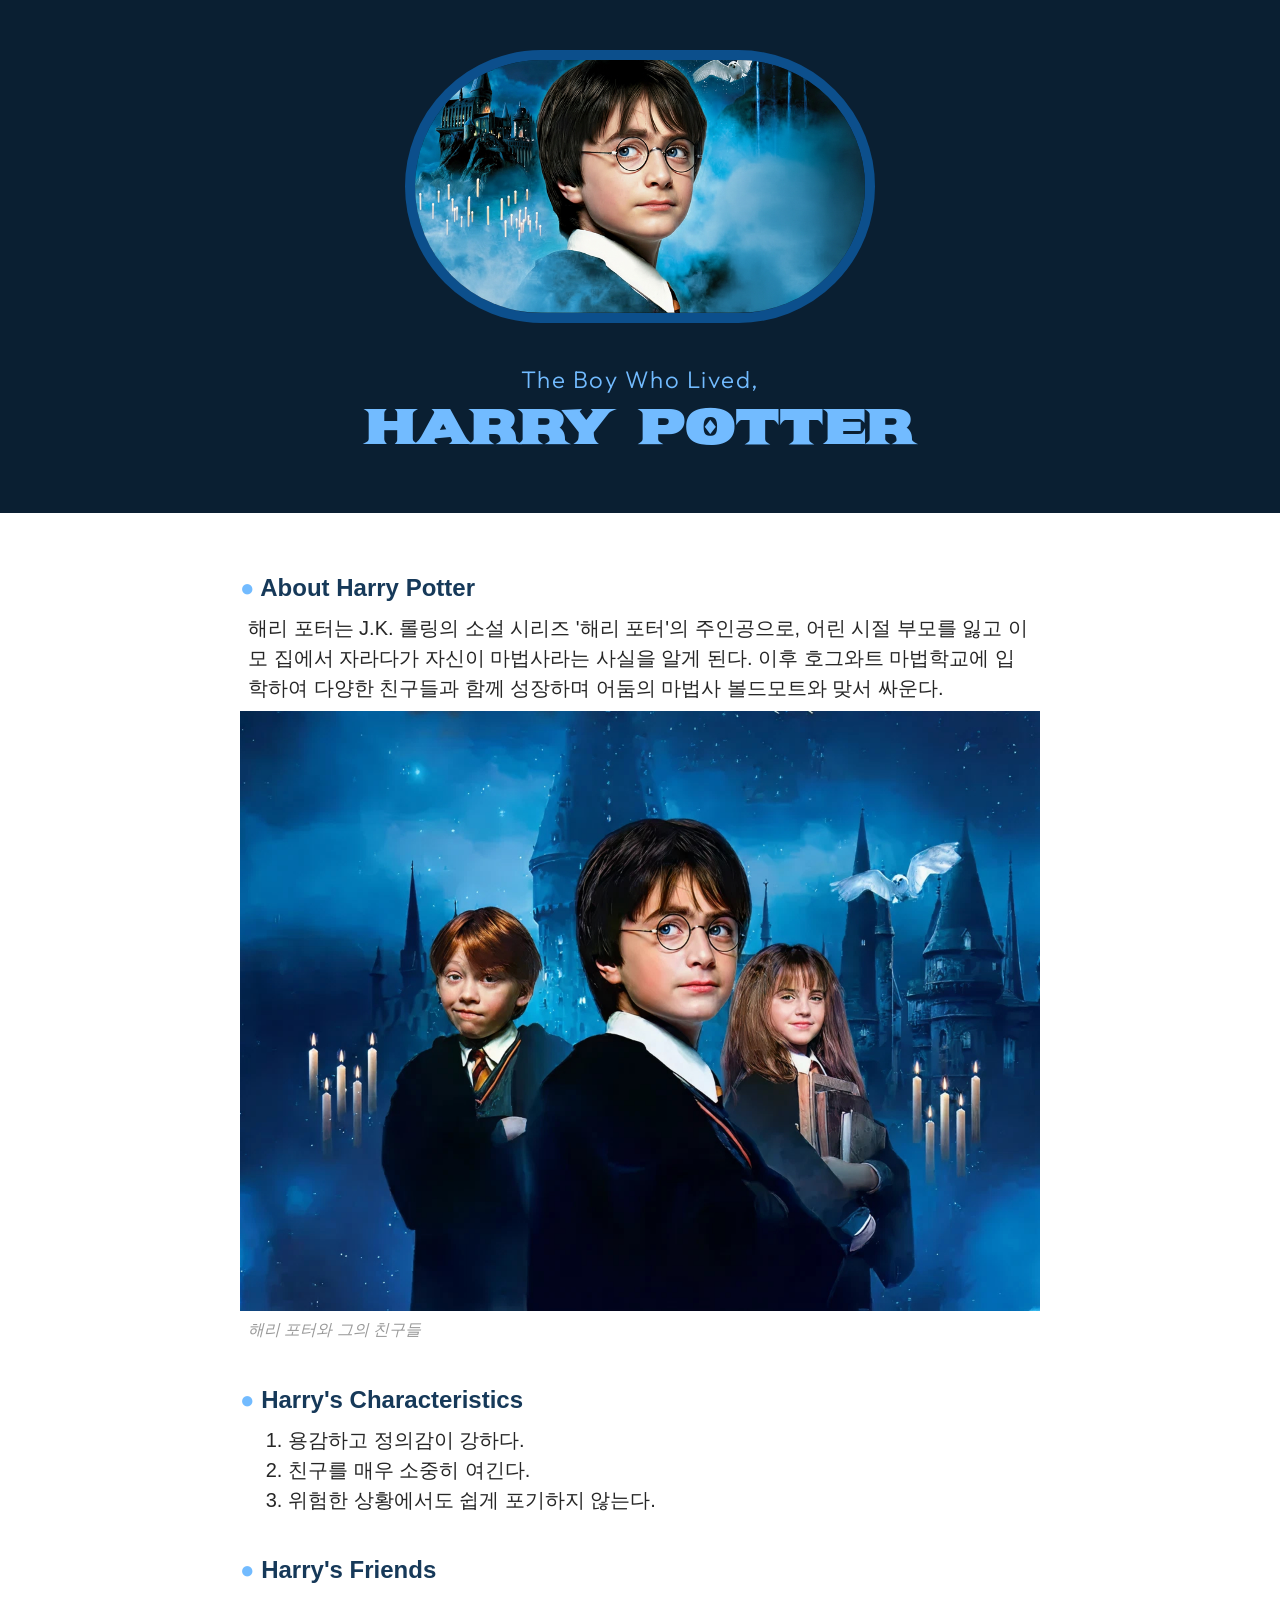
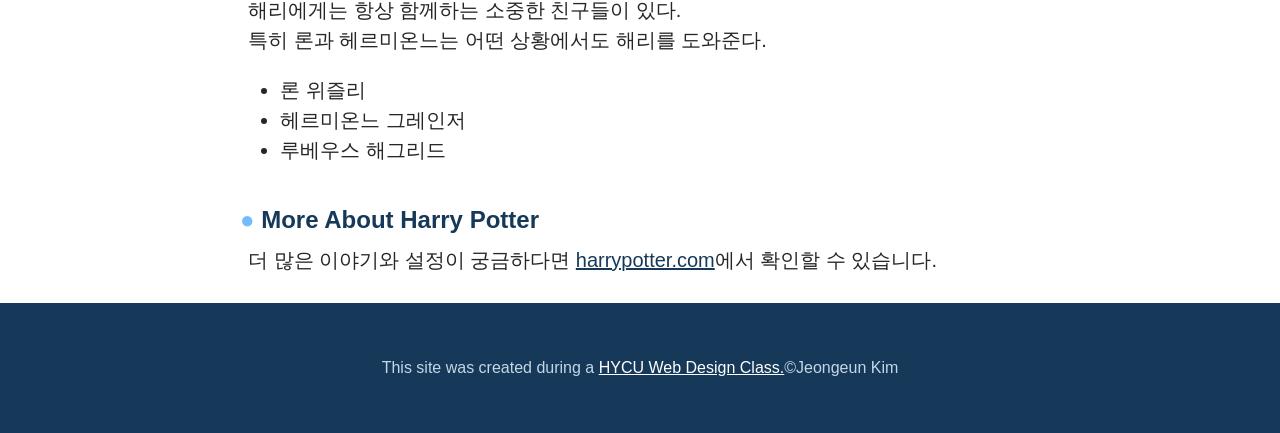
==== class6_harry/index.html @ 6be6e4e7 "캐릭터사이트 구축" ====
<link href="https://fonts.googleapis.com/css2?family=Sekuya&display=swap" rel="stylesheet">
<link href="https://fonts.googleapis.com/css2?family=Outfit:wght@100..900&display=swap" rel="stylesheet">

<!DOCTYPE html>
<html>
<head>
    <meta charset="utf-8">
    <title>Harry Potter</title>
    <link rel="stylesheet" href="./css/harry.css">
</head>

<body>

    <!-- header elements -->
    <header>
        <img src="img/harry.jpg" width="450" height="auto">
        <h1><span>The Boy Who Lived,</span></br>
            Harry Potter</h1>
    </header>

    <!-- main element -->
    <main>
        <h2><span>●</span> About Harry Potter</h2>
            <p>해리 포터는 J.K. 롤링의 소설 시리즈 '해리 포터'의 주인공으로, 어린 시절 부모를 잃고 이모 집에서 자라다가 자신이 마법사라는 사실을 알게 된다. 이후 호그와트 마법학교에 입학하여 다양한 친구들과 함께 성장하며 어둠의 마법사 볼드모트와 맞서 싸운다.</p>

            <img src="img/harry_friedns.jpg">
            <p class="caption">해리 포터와 그의 친구들</p>

            <h2><span>●</span> Harry's Characteristics</h2>
            <ol>
                <li>용감하고 정의감이 강하다.</li>
                <li>친구를 매우 소중히 여긴다.</li>
                <li>위험한 상황에서도 쉽게 포기하지 않는다.</li>
            </ol>

        <h2><span>●</span> Harry's Friends</h2>
        <p>해리에게는 항상 함께하는 소중한 친구들이 있다. </br>
            특히 론과 헤르미온느는 어떤 상황에서도 해리를 도와준다.</p>
        <ul>
            <li>론 위즐리</li>
            <li>헤르미온느 그레인저</li>
            <li>루베우스 해그리드</li>
        </ul>
        
        <h2><span>●</span> More About Harry Potter</h2>
        <p>더 많은 이야기와 설정이 궁금하다면 
            <a href="https://www.wizardingworld.com/">harrypotter.com</a>에서 확인할 수 있습니다.</p>
    </main>

    <!-- footer element -->
     <footer>
        <p>This site was created during a <a href="">HYCU Web Design Class.</a>&copy;Jeongeun Kim</p>
     </footer>
</body>
</html>
---- class6_harry/css/harry.css ----
body {
    font-family: 'Pretendard', Arial, sans-serif;
    font-size: 20px;
    margin: 0;
    line-height: 30px;
    color: #262626;
}

.sekuya-regular {
  font-family: "Sekuya", system-ui;
  font-weight: 400;
  font-style: normal;
}

.outfit {
  font-family: "Outfit", sans-serif;
  font-optical-sizing: auto;
  font-weight: 700;
  font-style: normal;
}

header {
    background-color: #0A1F32;
    text-align: center;
    padding-top: 50px;
    padding-bottom: 30px;
}
  
  header img {
    border-radius: 999px;
    border: 10px solid #0C4F8C;
  }

  header h1 {
    font-family: 'Sekuya';
    font-size: 48px;
    color: #72BBFF;
    line-height: 100%;
    letter-spacing: 1.5;
  }

  header h1 span{
    font-family: "Outfit";
    font-size: 24px;
    font-weight: 300;
  }

  main {
    max-width: 800px;
    margin: 0 auto;
    padding: 20px;
  }
  
  main img {
    max-width: 100%;
  }

  p {
    font-size: 20px;
    margin: 8px;
  }
  
  p.caption {
    font-style: italic;
    margin-top: 4px;
    color: #999;
    font-size: 16px;
  }
  
  h2 {
    font-size: 24px;
    color: #163959;
    margin: 40px 0 10px;
  }

  h2 span {
    color: #72BBFF;
  }

  a {
    color: #163959;
  }

  a:hover {
    color: burlywood;
    background-color: chocolate;
  }

  ol {
    margin: 8px;
  }

  footer {
    background-color: #163959;
    text-align: center;
    color: #C5D6E5;
    padding: 50px;
  }

  footer a {
    color: white;
  }

footer p {
    margin: 0;
    font-size: 16px;
} 

footer a:hover {
    opacity: 0.5;
    background-color: transparent;
}
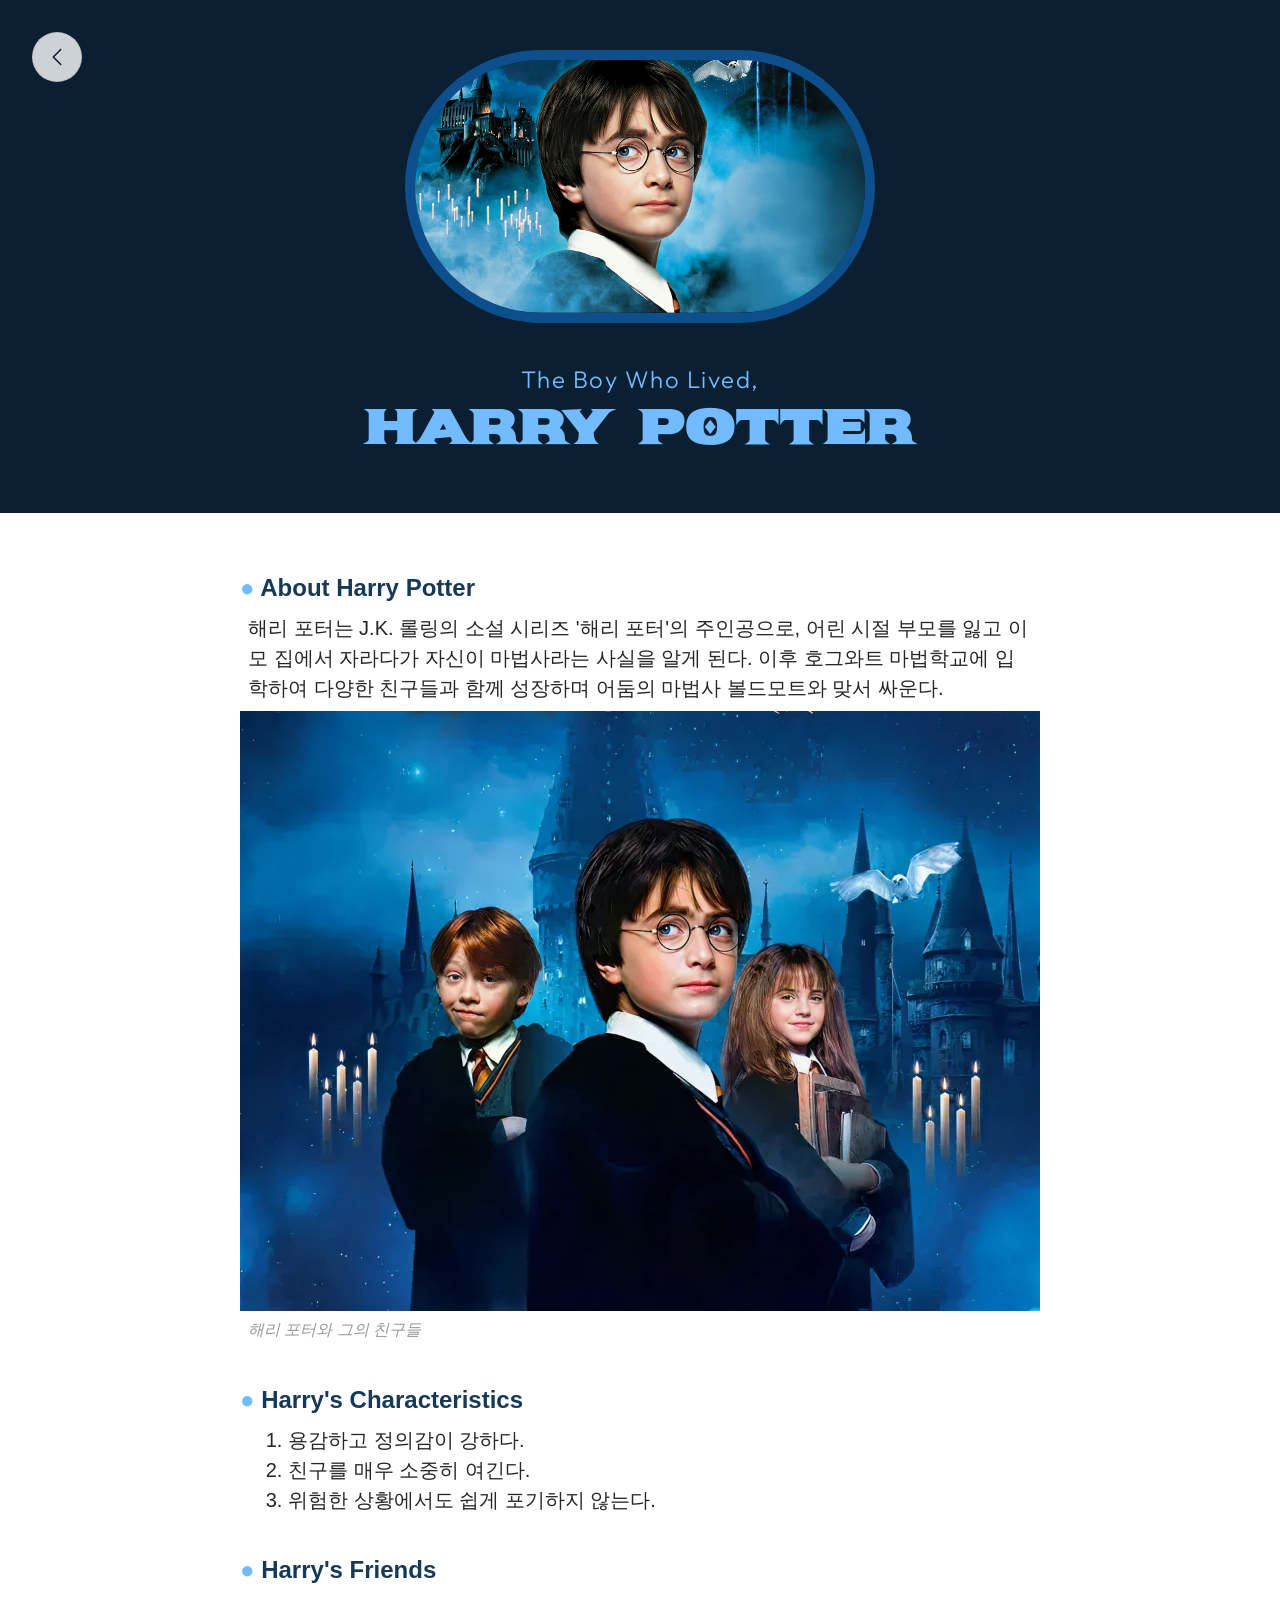
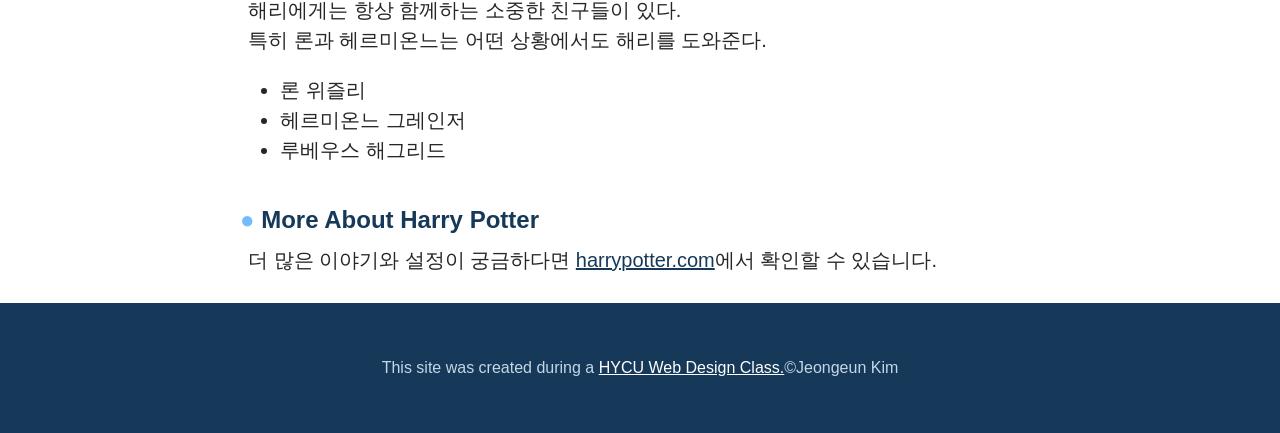
==== commit 3a200126: "포폴 사이트 업데이트 및 리디자인 사이트 추가" ====
--- a/class6_harry/index.html
+++ b/class6_harry/index.html
@@ -10,6 +10,10 @@
 </head>
 
 <body>
+    <!--go back button-->
+    <a href="../index.html" class="back-btn">
+        <img src="../assets/icon_chevron_left.svg" alt="Chevron Right" width="24px">
+    </a>
 
     <!-- header elements -->
     <header>
--- a/class6_harry/css/harry.css
+++ b/class6_harry/css/harry.css
@@ -17,6 +17,37 @@
   font-optical-sizing: auto;
   font-weight: 700;
   font-style: normal;
+}
+
+/* Back Button */
+.back-btn{
+  position:fixed;
+  top:32px;
+  left:32px;
+  z-index:1000;
+
+  display:flex;
+  align-items:center;
+  gap:6px;
+
+  padding:12px;
+
+  background:rgba(255,255,255,0.8);
+  backdrop-filter:blur(10px);
+
+  border:1px solid rgba(0,0,0,0.08);
+  border-radius:999px;
+
+  color:#355c0f;
+  font-size:15px;
+  font-weight:600;
+
+  transition:.3s;
+}
+
+.back-btn:hover{
+  background:rgba(255,255,255,0.7);
+  color:white;
 }
 
 header {
